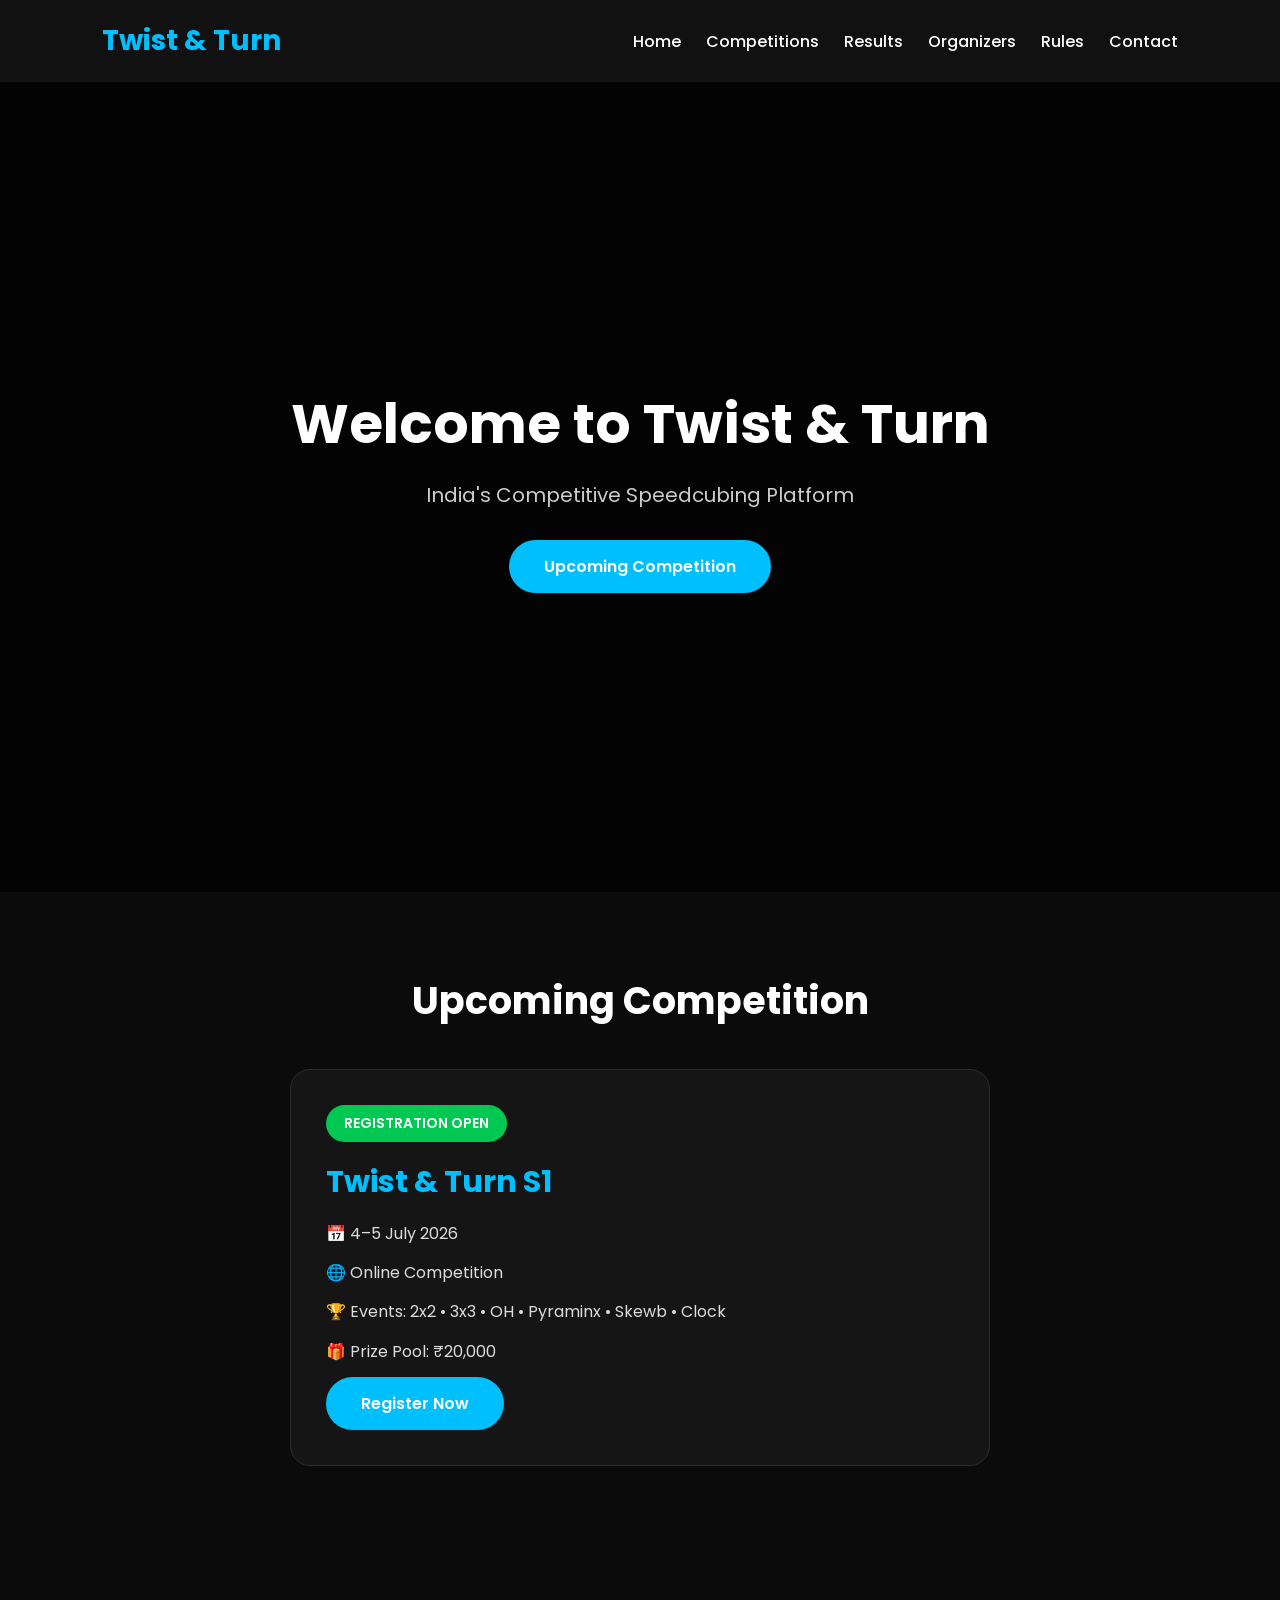
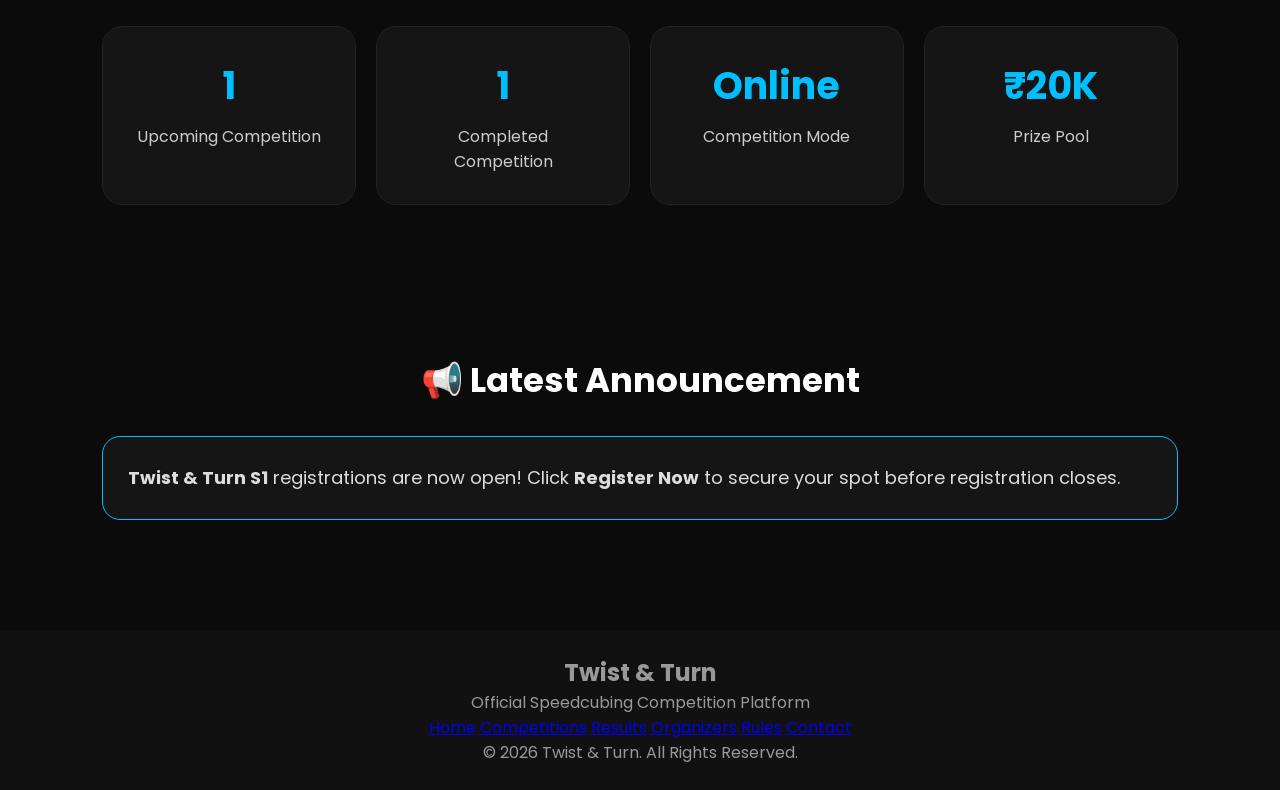
==== index.html @ a4c47245 "Update index.html" ====
<!DOCTYPE html>
<html lang="en">

<head>

<meta charset="UTF-8">

<meta name="viewport" content="width=device-width, initial-scale=1.0">

<title>Twist & Turn | Official</title>

<link rel="stylesheet" href="style.css">

<link rel="preconnect" href="https://fonts.googleapis.com">

<link rel="preconnect" href="https://fonts.gstatic.com" crossorigin>

<link href="https://fonts.googleapis.com/css2?family=Poppins:wght@300;400;500;600;700&display=swap" rel="stylesheet">

</head>

<body>

<header>

<div class="logo">
Twist & Turn
</div>

<nav>

<a href="index.html">Home</a>
<a href="competitions.html">Competitions</a>
<a href="results.html">Results</a>
<a href="organizers.html">Organizers</a>
<a href="rules.html">Rules</a>
<a href="contact.html">Contact</a>

</nav>

</header>

<section class="hero">

<h1>Welcome to Twist & Turn</h1>

<p>India's Competitive Speedcubing Platform</p>

<a href="#" class="btn">
Upcoming Competition
</a>

</section>
<section class="upcoming">

<h2>Upcoming Competition</h2>

<div class="competition-card">

<span class="status">REGISTRATION OPEN</span>

<h3>Twist & Turn S1</h3>

<p>📅 4–5 July 2026</p>

<p>🌐 Online Competition</p>

<p>🏆 Events: 2x2 • 3x3 • OH • Pyraminx • Skewb • Clock</p>

<p>🎁 Prize Pool: ₹20,000</p>

<a href="https://www.cubelelo.com/products/twist-turn-s1" class="btn">Register Now</a>

</div>

</section>
<section class="stats">

<div class="stat">
<h2>1</h2>
<p>Upcoming Competition</p>
</div>

<div class="stat">
<h2>1</h2>
<p>Completed Competition</p>
</div>

<div class="stat">
<h2>Online</h2>
<p>Competition Mode</p>
</div>

<div class="stat">
<h2>₹20K</h2>
<p>Prize Pool</p>
</div>

</section>
<section class="announcement">

<h2>📢 Latest Announcement</h2>

<div class="announcement-box">
<p><strong>Twist & Turn S1</strong> registrations are now open! Click <strong>Register Now</strong> to secure your spot before registration closes.</p>
</div>

</section>
</section>
  <footer>

<div class="footer-content">

<h2>Twist & Turn</h2>

<p>Official Speedcubing Competition Platform</p>

<div class="footer-links">
<a href="index.html">Home</a>
<a href="competitions.html">Competitions</a>
<a href="results.html">Results</a>
<a href="organizers.html">Organizers</a>
<a href="rules.html">Rules</a>
<a href="contact.html">Contact</a>
</div>

<p class="copyright">
© 2026 Twist & Turn. All Rights Reserved.
</p>

</div>

  </footer>
---- style.css ----
*{
margin:0;
padding:0;
box-sizing:border-box;
font-family:'Poppins',sans-serif;
}

body{
background:#0b0b0b;
color:white;
}

header{
display:flex;
justify-content:space-between;
align-items:center;
padding:20px 8%;
background:#111;
position:sticky;
top:0;
z-index:1000;
}

.logo{
font-size:28px;
font-weight:700;
color:#00bfff;
}

nav{
display:flex;
gap:25px;
}

nav a{
text-decoration:none;
color:white;
font-weight:500;
transition:.3s;
}

nav a:hover{
color:#00bfff;
}

.hero{
height:90vh;
display:flex;
flex-direction:column;
justify-content:center;
align-items:center;
text-align:center;
padding:20px;
background:linear-gradient(rgba(0,0,0,.7),rgba(0,0,0,.7));
}

.hero h1{
font-size:55px;
margin-bottom:15px;
}

.hero p{
font-size:20px;
color:#ccc;
margin-bottom:30px;
}

.btn{
display:inline-block;
padding:14px 35px;
background:#00bfff;
color:white;
text-decoration:none;
border-radius:40px;
font-weight:600;
transition:.3s;
}

.btn:hover{
transform:scale(1.08);
}

.cards{
padding:70px 8%;
display:grid;
grid-template-columns:repeat(auto-fit,minmax(280px,1fr));
gap:25px;
}

.card{
background:#181818;
padding:30px;
border-radius:18px;
transition:.3s;
border:1px solid #222;
}

.card:hover{
transform:translateY(-8px);
border-color:#00bfff;
}

.card h2{
margin-bottom:15px;
color:#00bfff;
}

footer{
text-align:center;
padding:25px;
background:#111;
margin-top:40px;
color:#999;
}

@media(max-width:768px){

header{
flex-direction:column;
gap:15px;
}

nav{
flex-wrap:wrap;
justify-content:center;
gap:15px;
}

.hero h1{
font-size:36px;
}

.hero p{
font-size:17px;
}

}
.upcoming{
padding:80px 8%;
}

.upcoming h2{
text-align:center;
font-size:38px;
margin-bottom:40px;
}

.competition-card{
max-width:700px;
margin:auto;
background:#151515;
padding:35px;
border-radius:20px;
border:1px solid #2b2b2b;
transition:.3s;
}

.competition-card:hover{
transform:translateY(-8px);
border-color:#00bfff;
}

.status{
display:inline-block;
background:#00c853;
padding:8px 18px;
border-radius:30px;
font-size:14px;
font-weight:600;
margin-bottom:18px;
}

.competition-card h3{
font-size:30px;
margin-bottom:15px;
color:#00bfff;
}

.competition-card p{
margin:12px 0;
color:#ddd;
line-height:1.7;
}
.stats{
padding:80px 8%;
display:grid;
grid-template-columns:repeat(auto-fit,minmax(160px,1fr));
gap:20px;
}

.stat{
background:#151515;
padding:30px;
border-radius:20px;
text-align:center;
border:1px solid #222;
transition:.3s;
}

.stat:hover{
transform:translateY(-6px);
border-color:#00bfff;
}

.stat h2{
color:#00bfff;
font-size:38px;
margin-bottom:10px;
}

.stat p{
color:#ccc;
}
.announcement{
padding:70px 8%;
}

.announcement h2{
text-align:center;
font-size:34px;
margin-bottom:30px;
}

.announcement-box{
background:#151515;
border:1px solid #00bfff;
border-radius:18px;
padding:25px;
font-size:18px;
line-height:1.8;
color:#ddd;
}
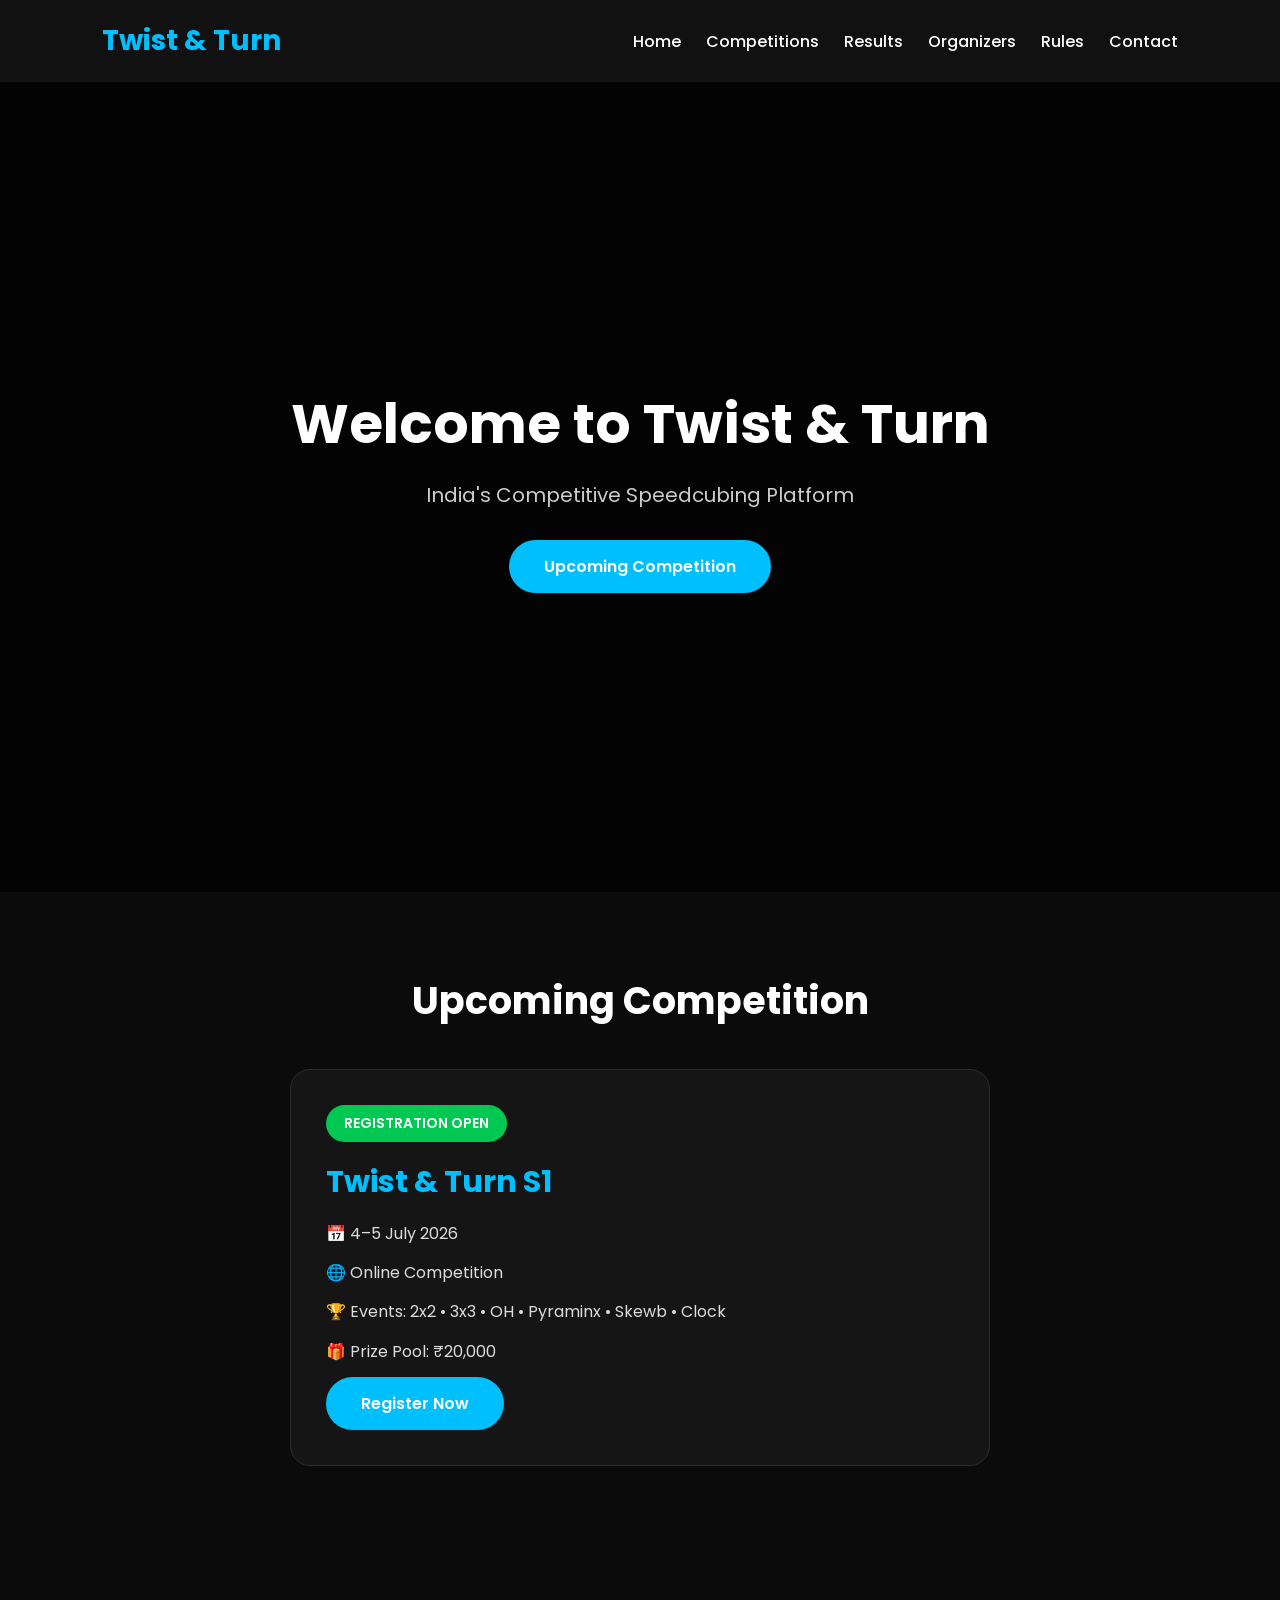
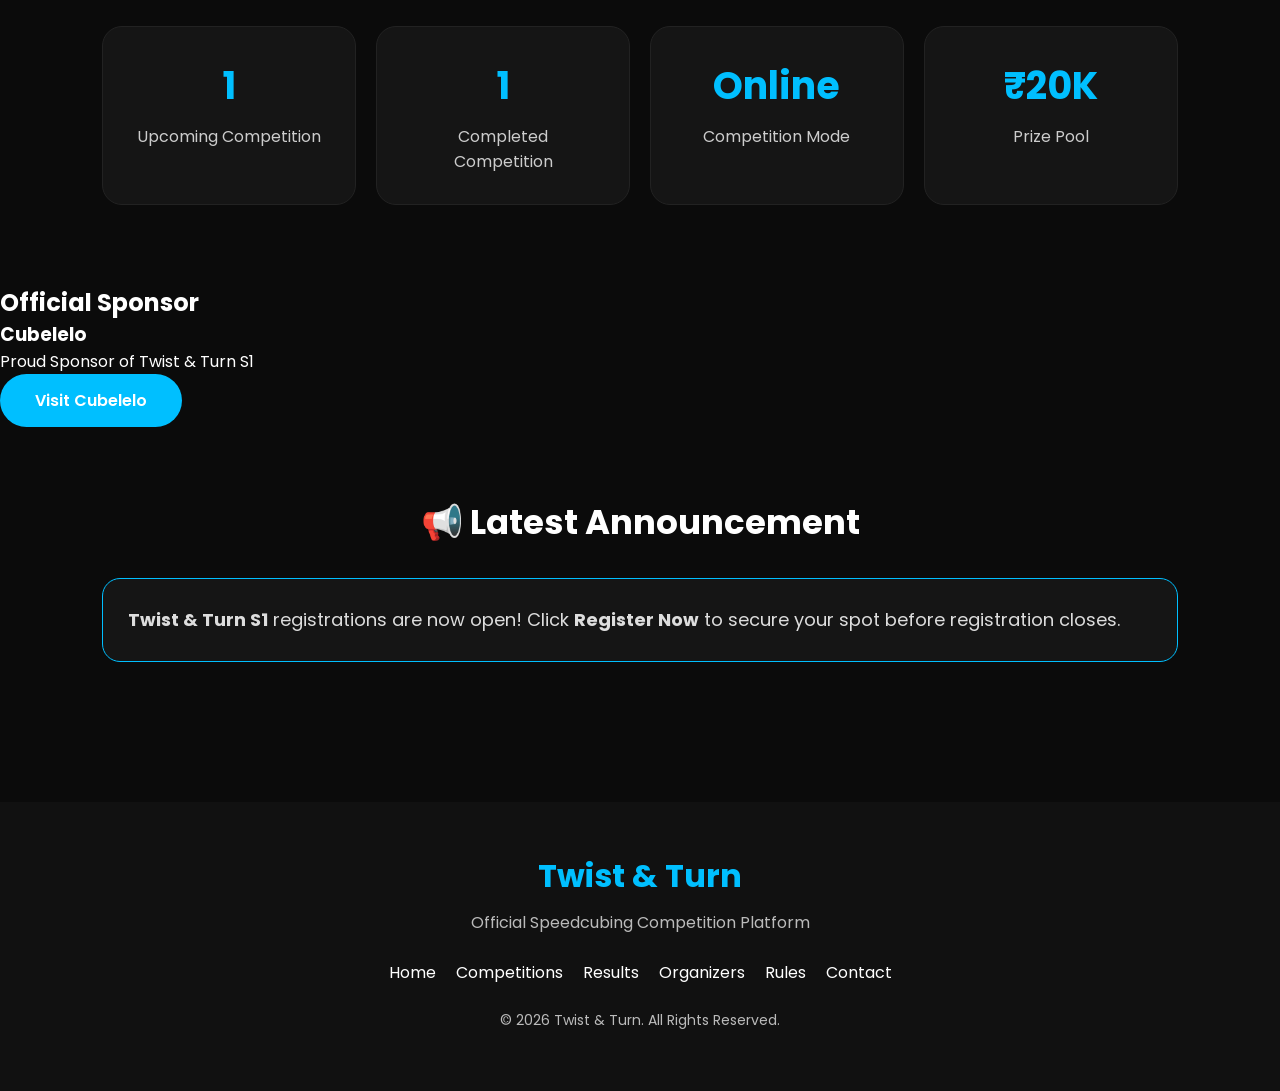
==== commit 99628cf0: "Update index.html" ====
--- a/index.html
+++ b/index.html
@@ -97,6 +97,23 @@
 </div>
 
 </section>
+  <section class="sponsors">
+
+<h2>Official Sponsor</h2>
+
+<div class="sponsor-card">
+
+<h3>Cubelelo</h3>
+
+<p>Proud Sponsor of Twist & Turn S1</p>
+
+<a href="https://www.cubelelo.com" target="_blank" class="btn">
+Visit Cubelelo
+</a>
+
+</div>
+
+  </section>
 <section class="announcement">
 
 <h2>📢 Latest Announcement</h2>
--- a/style.css
+++ b/style.css
@@ -230,3 +230,47 @@
 line-height:1.8;
 color:#ddd;
 }
+footer{
+background:#111;
+padding:50px 8%;
+margin-top:70px;
+}
+
+.footer-content{
+text-align:center;
+}
+
+.footer-content h2{
+color:#00bfff;
+font-size:32px;
+margin-bottom:10px;
+}
+
+.footer-content p{
+color:#bbb;
+margin:10px 0;
+}
+
+.footer-links{
+margin:25px 0;
+display:flex;
+justify-content:center;
+flex-wrap:wrap;
+gap:20px;
+}
+
+.footer-links a{
+color:white;
+text-decoration:none;
+transition:.3s;
+}
+
+.footer-links a:hover{
+color:#00bfff;
+}
+
+.copyright{
+margin-top:20px;
+font-size:14px;
+color:#777;
+}
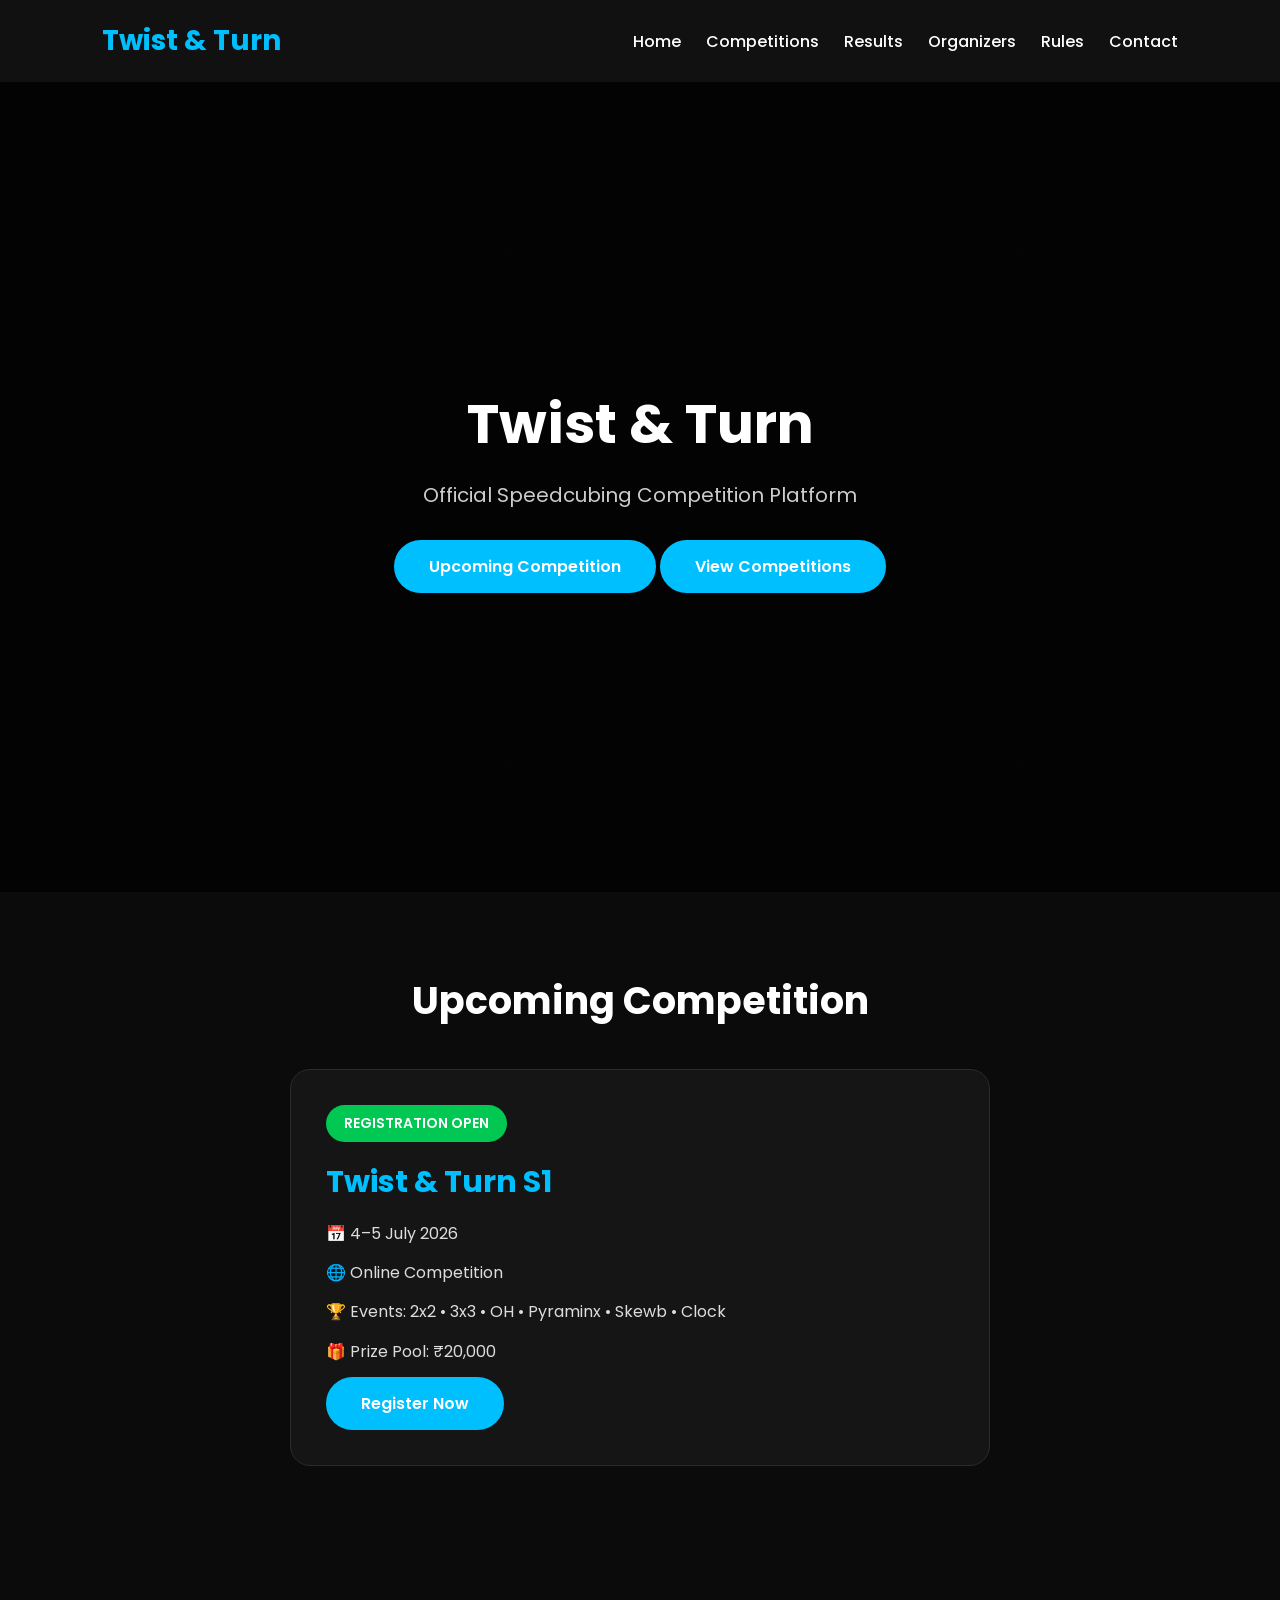
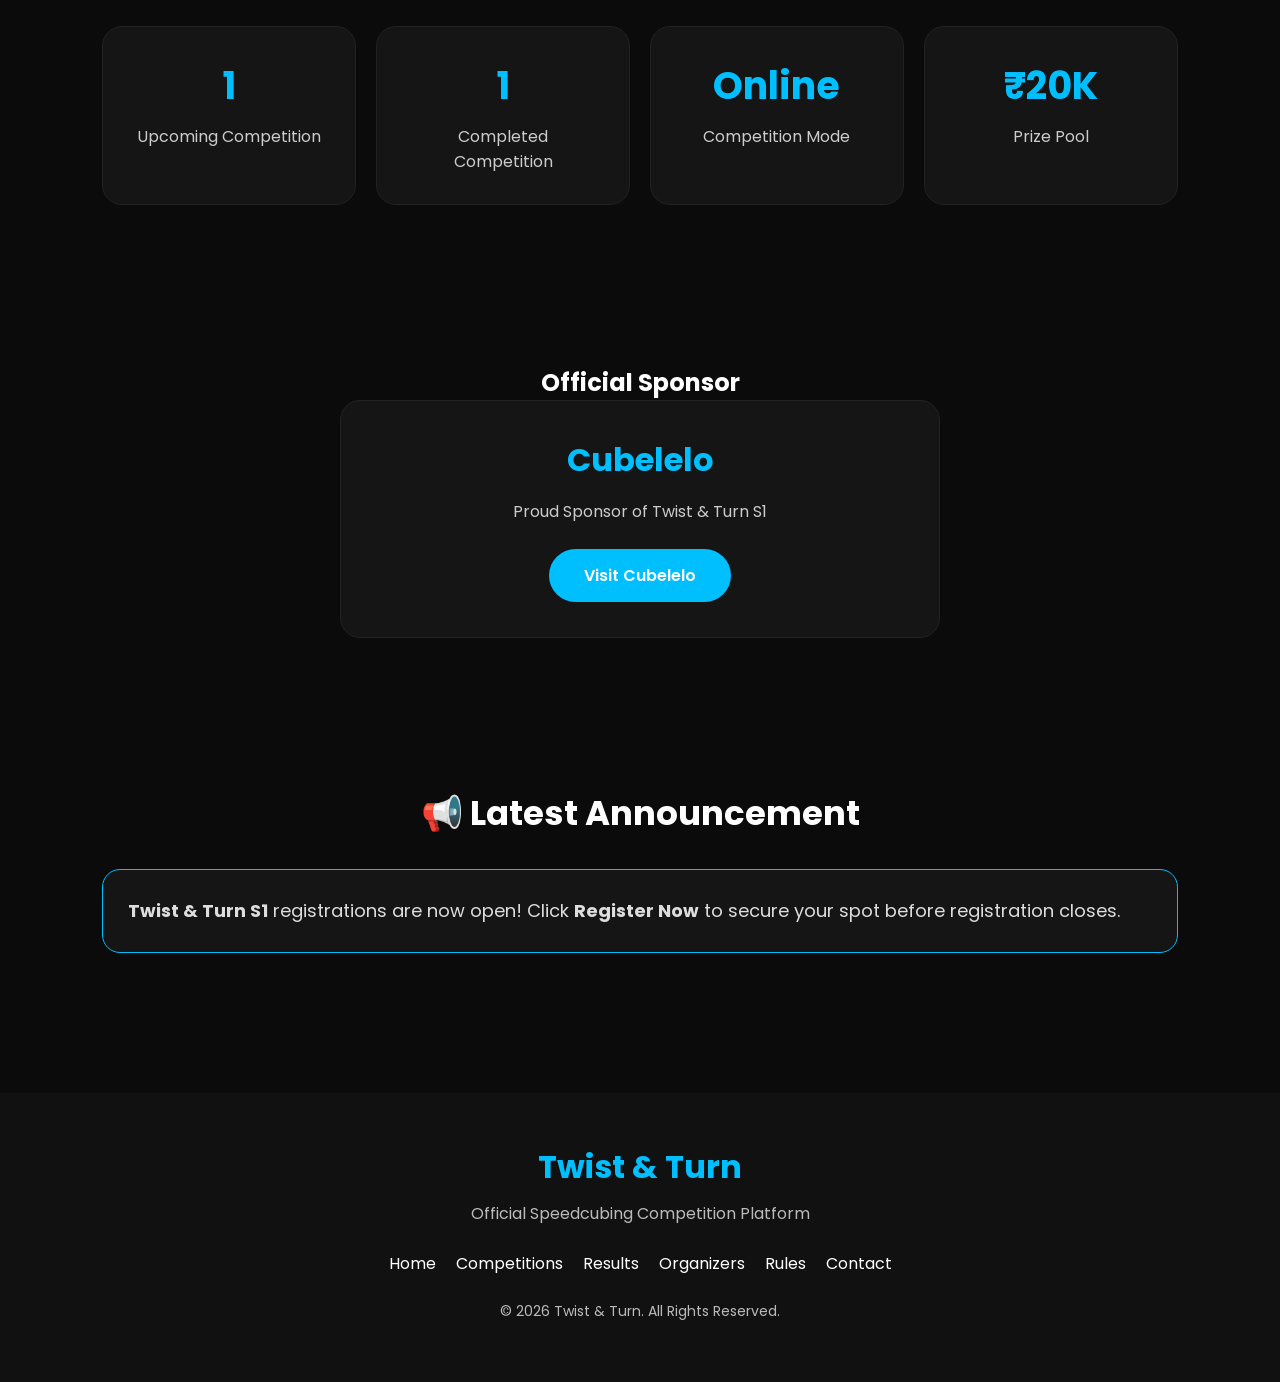
==== commit 8cf68165: "Update index.html" ====
--- a/index.html
+++ b/index.html
@@ -42,13 +42,18 @@
 
 <section class="hero">
 
-<h1>Welcome to Twist & Turn</h1>
+<div class="hero-content">
 
-<p>India's Competitive Speedcubing Platform</p>
+<h1>Twist & Turn</h1>
 
-<a href="#" class="btn">
-Upcoming Competition
-</a>
+<p>Official Speedcubing Competition Platform</p>
+
+<div class="hero-buttons">
+<a href="#upcoming" class="btn">Upcoming Competition</a>
+<a href="competitions.html" class="btn btn-outline">View Competitions</a>
+</div>
+
+</div>
 
 </section>
 <section class="upcoming">
--- a/style.css
+++ b/style.css
@@ -274,3 +274,33 @@
 font-size:14px;
 color:#777;
 }
+.sponsors{
+padding:80px 8%;
+text-align:center;
+}
+
+.sponsor-card{
+max-width:600px;
+margin:auto;
+background:#151515;
+padding:35px;
+border-radius:20px;
+border:1px solid #222;
+transition:.3s;
+}
+
+.sponsor-card:hover{
+border-color:#00bfff;
+transform:translateY(-6px);
+}
+
+.sponsor-card h3{
+font-size:32px;
+color:#00bfff;
+margin-bottom:15px;
+}
+
+.sponsor-card p{
+color:#ccc;
+margin-bottom:25px;
+}
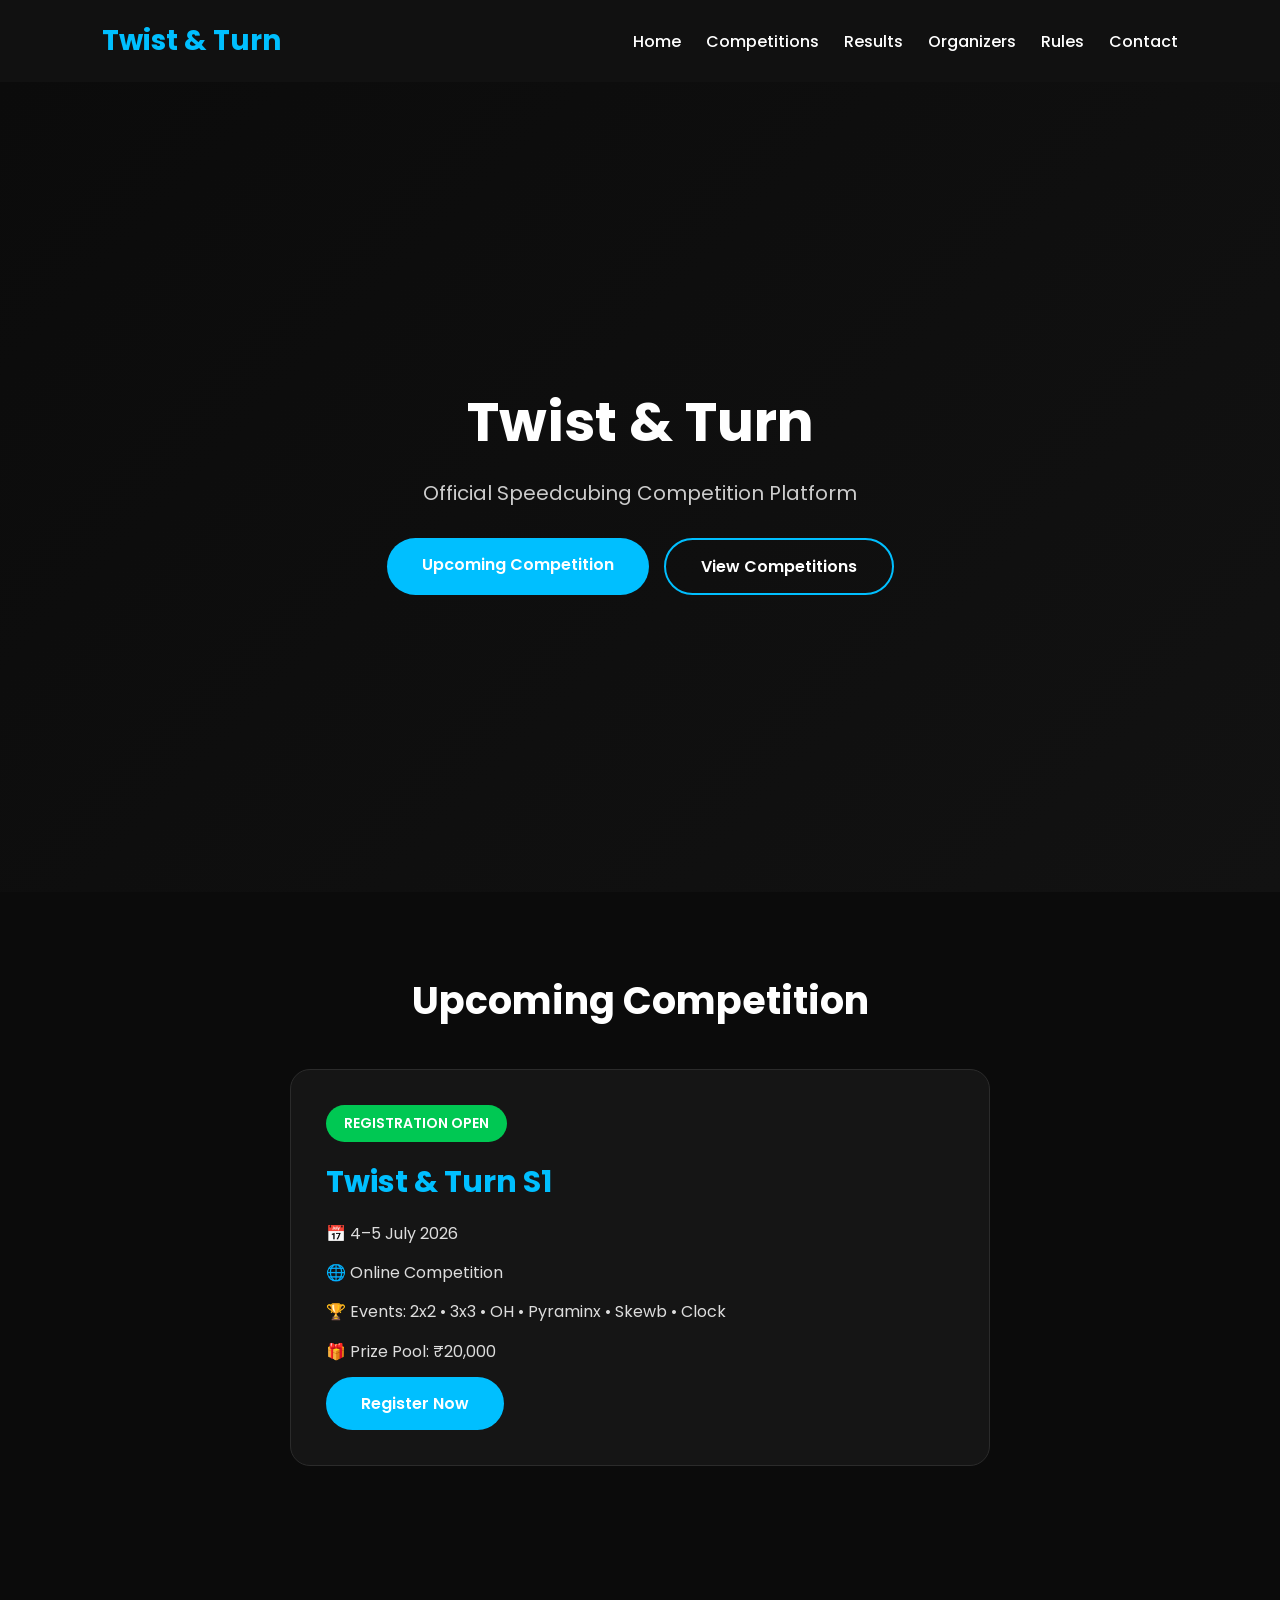
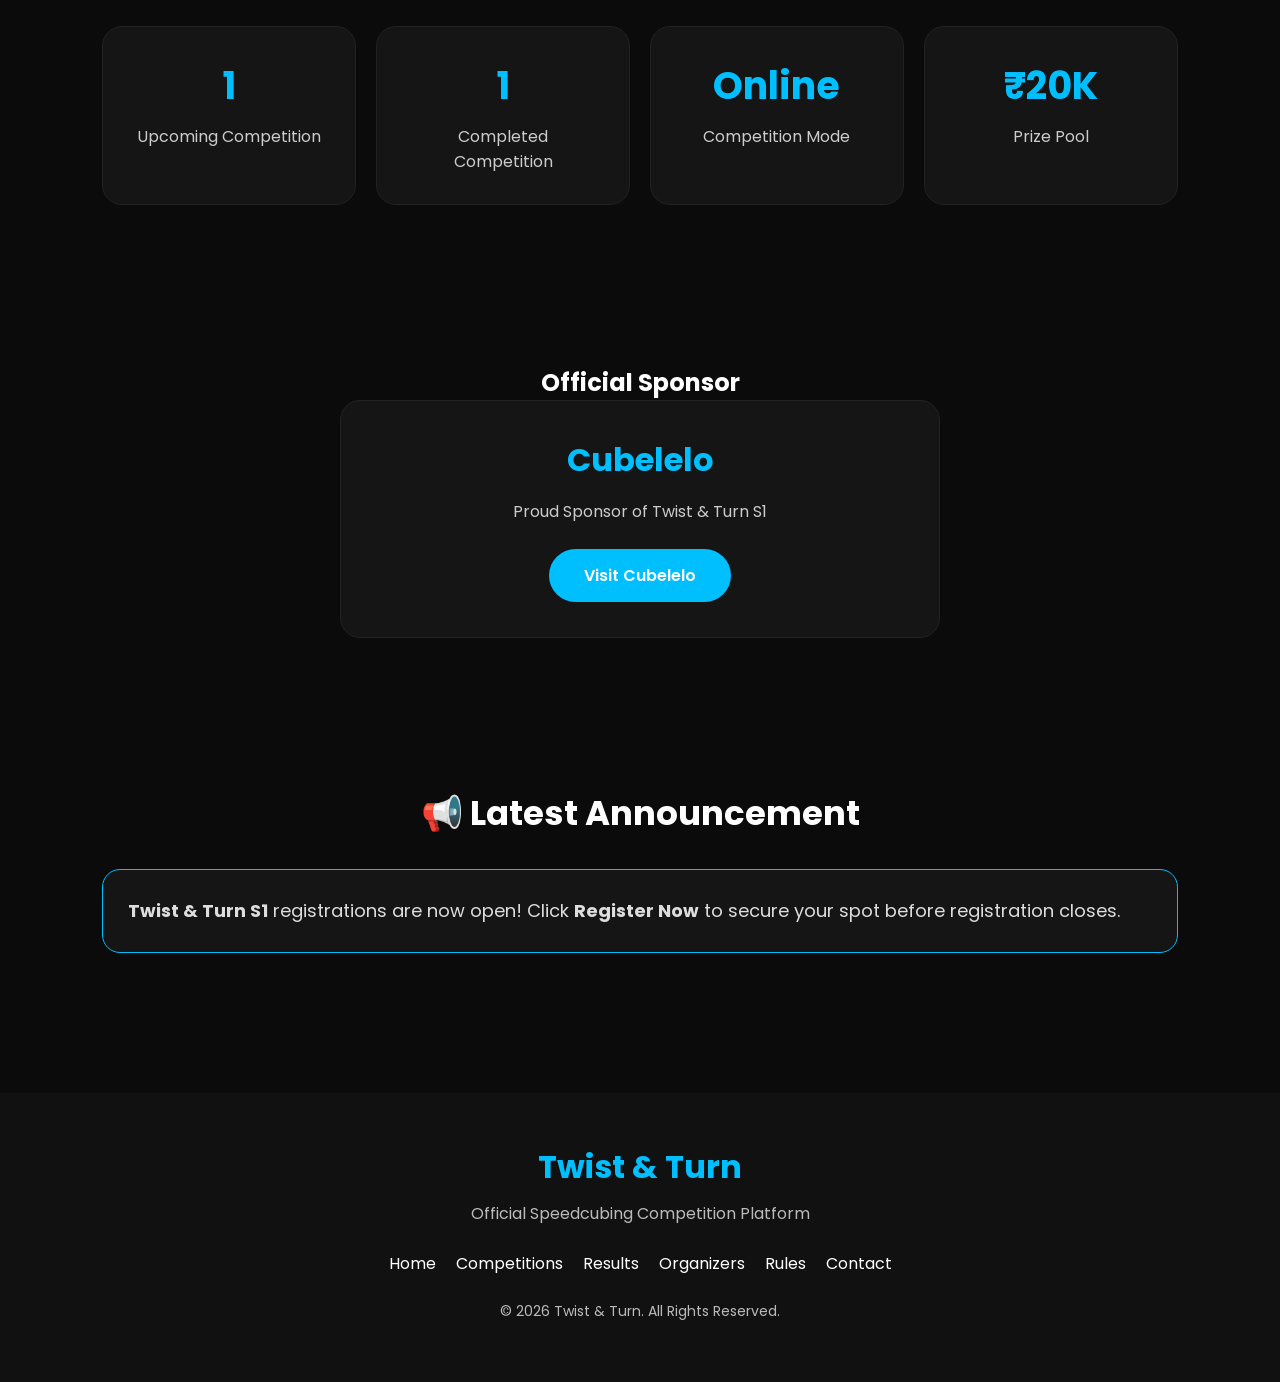
==== commit 8679ee71: "Update index.html" ====
--- a/index.html
+++ b/index.html
@@ -56,7 +56,7 @@
 </div>
 
 </section>
-<section class="upcoming">
+<section class="upcoming" id="upcoming">
 
 <h2>Upcoming Competition</h2>
 
--- a/style.css
+++ b/style.css
@@ -304,3 +304,33 @@
 color:#ccc;
 margin-bottom:25px;
 }
+.hero{
+height:90vh;
+display:flex;
+justify-content:center;
+align-items:center;
+text-align:center;
+padding:20px;
+background:linear-gradient(135deg,#0b0b0b,#121212);
+}
+
+.hero-content{
+max-width:700px;
+}
+
+.hero-buttons{
+margin-top:30px;
+display:flex;
+justify-content:center;
+gap:15px;
+flex-wrap:wrap;
+}
+
+.btn-outline{
+background:transparent;
+border:2px solid #00bfff;
+}
+
+.btn-outline:hover{
+background:#00bfff;
+}
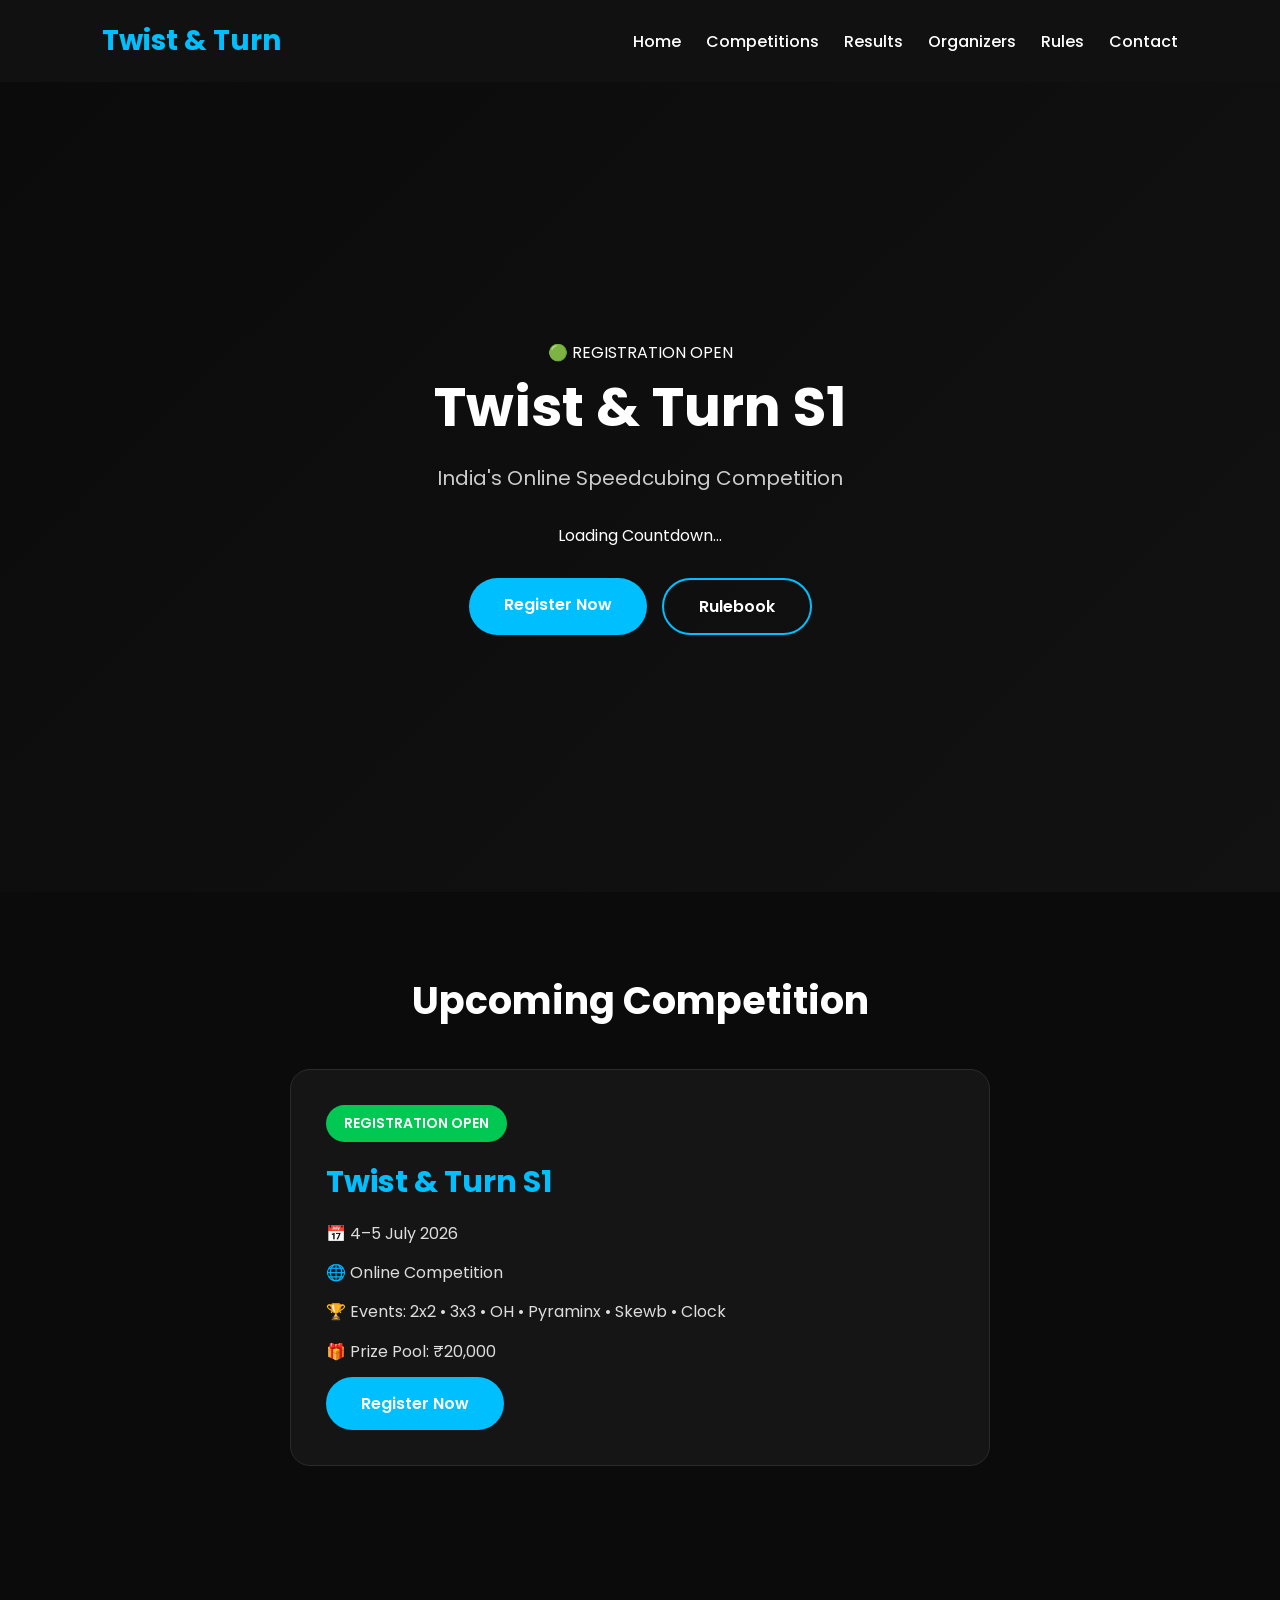
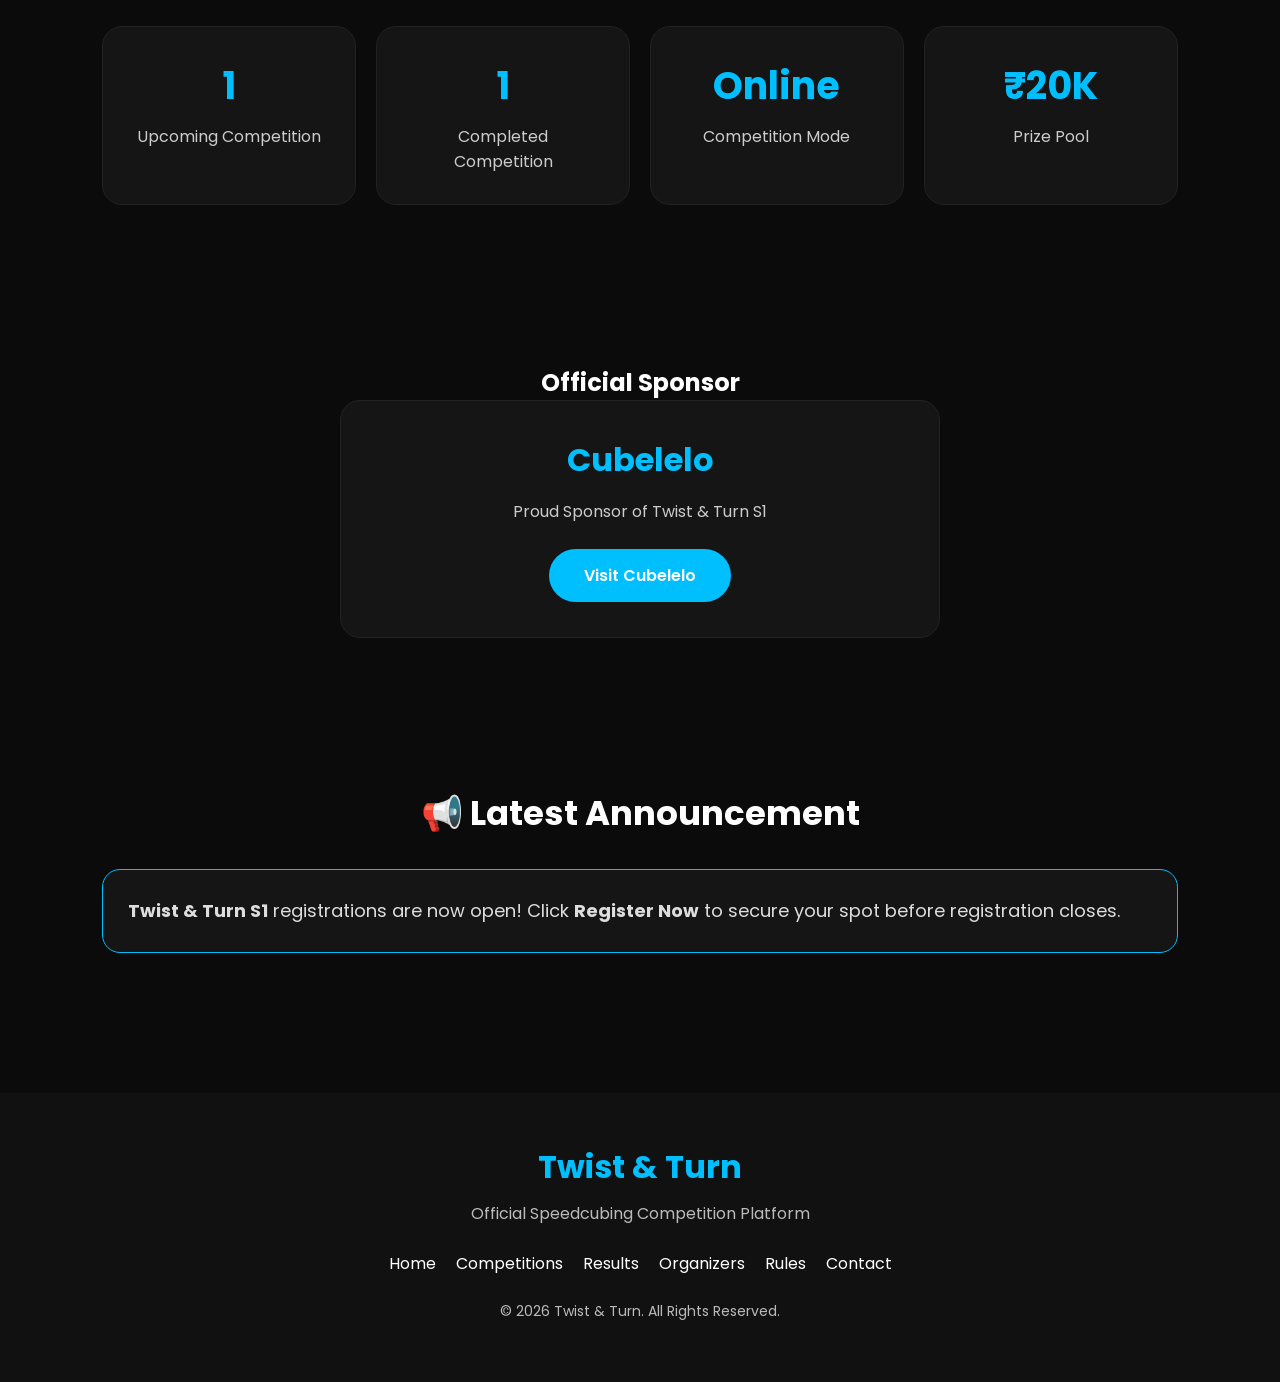
==== commit 1252c0f6: "Update index.html" ====
--- a/index.html
+++ b/index.html
@@ -42,18 +42,35 @@
 
 <section class="hero">
 
+<div class="overlay"></div>
+
 <div class="hero-content">
 
-<h1>Twist & Turn</h1>
+<span class="badge">🟢 REGISTRATION OPEN</span>
 
-<p>Official Speedcubing Competition Platform</p>
+<h1>Twist & Turn S1</h1>
+
+<p>India's Online Speedcubing Competition</p>
+
+<div id="countdown">
+Loading Countdown...
+</div>
 
 <div class="hero-buttons">
-<a href="#upcoming" class="btn">Upcoming Competition</a>
-<a href="competitions.html" class="btn btn-outline">View Competitions</a>
+
+<a href="YAHAN_APNA_REGISTER_LINK" target="_blank" class="btn">
+Register Now
+</a>
+
+<a href="rules.html" class="btn btn-outline">
+Rulebook
+</a>
+
 </div>
 
 </div>
+
+</section>
 
 </section>
 <section class="upcoming" id="upcoming">
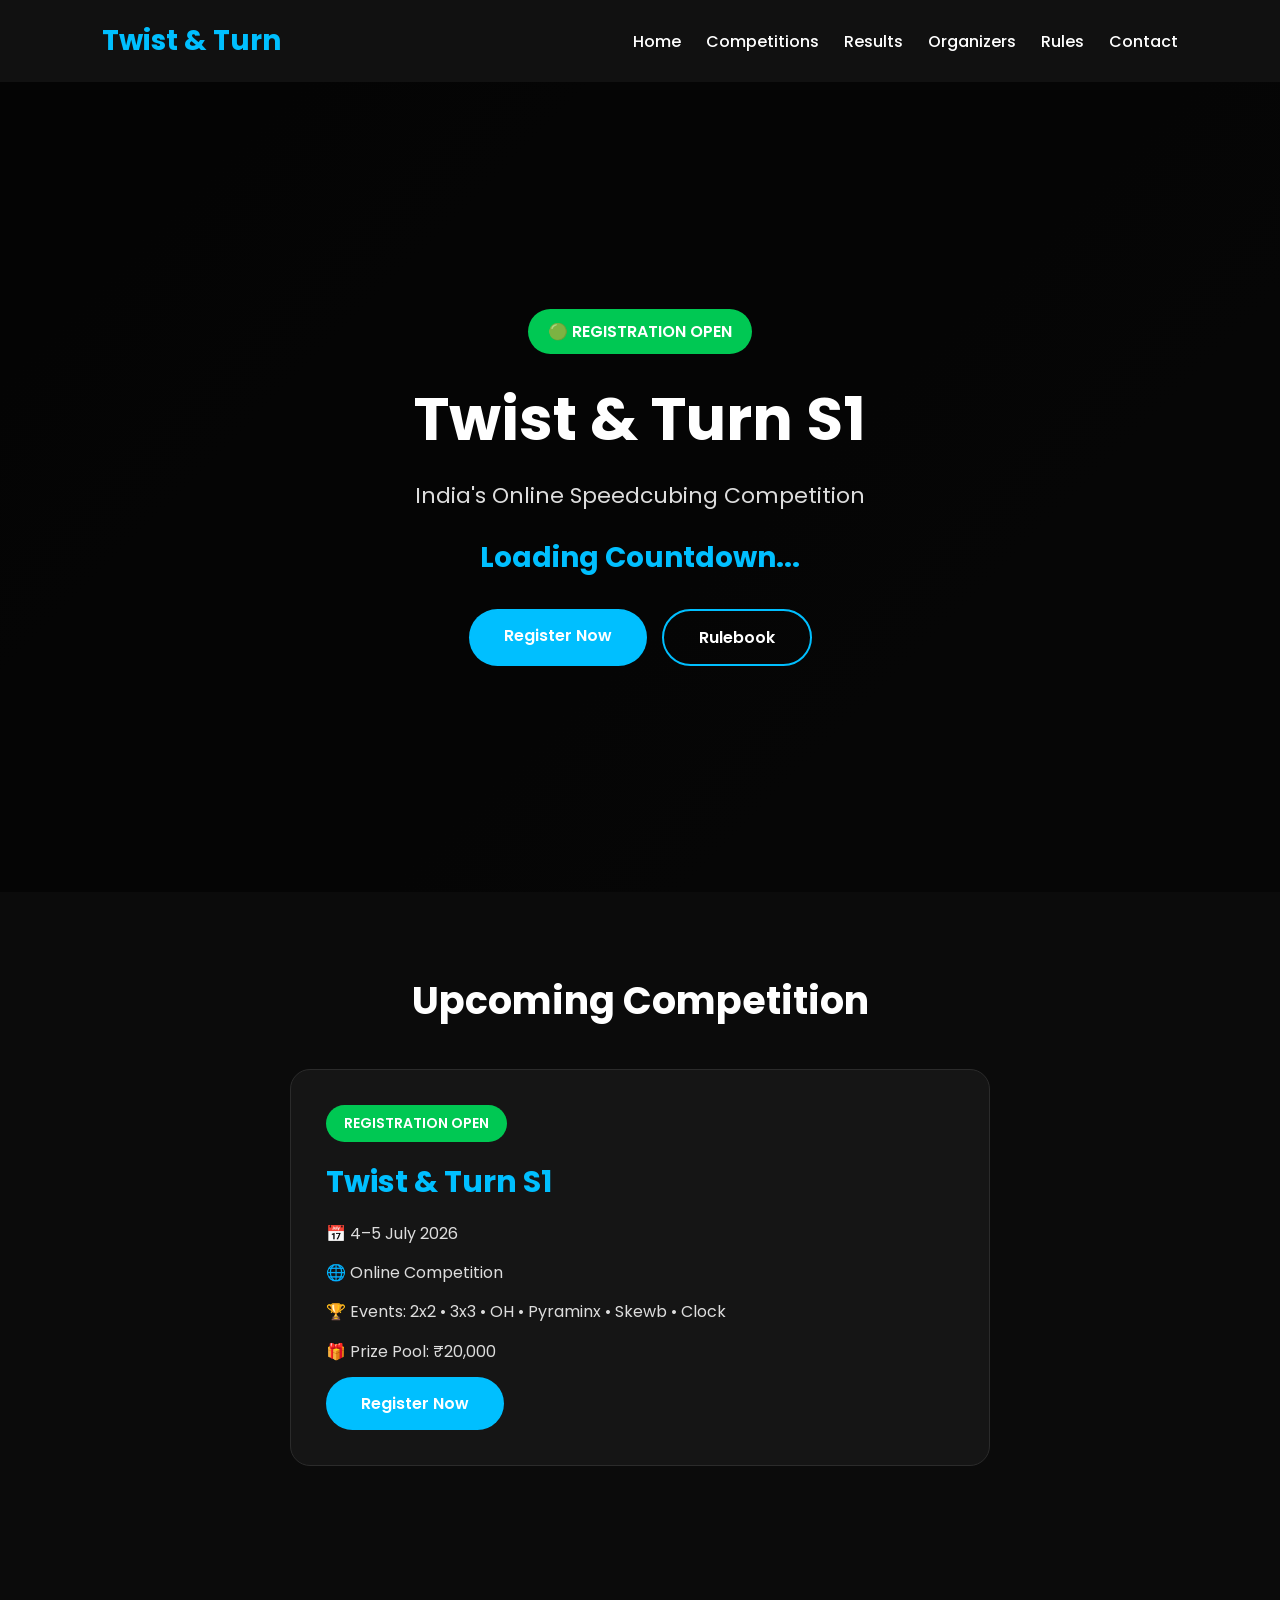
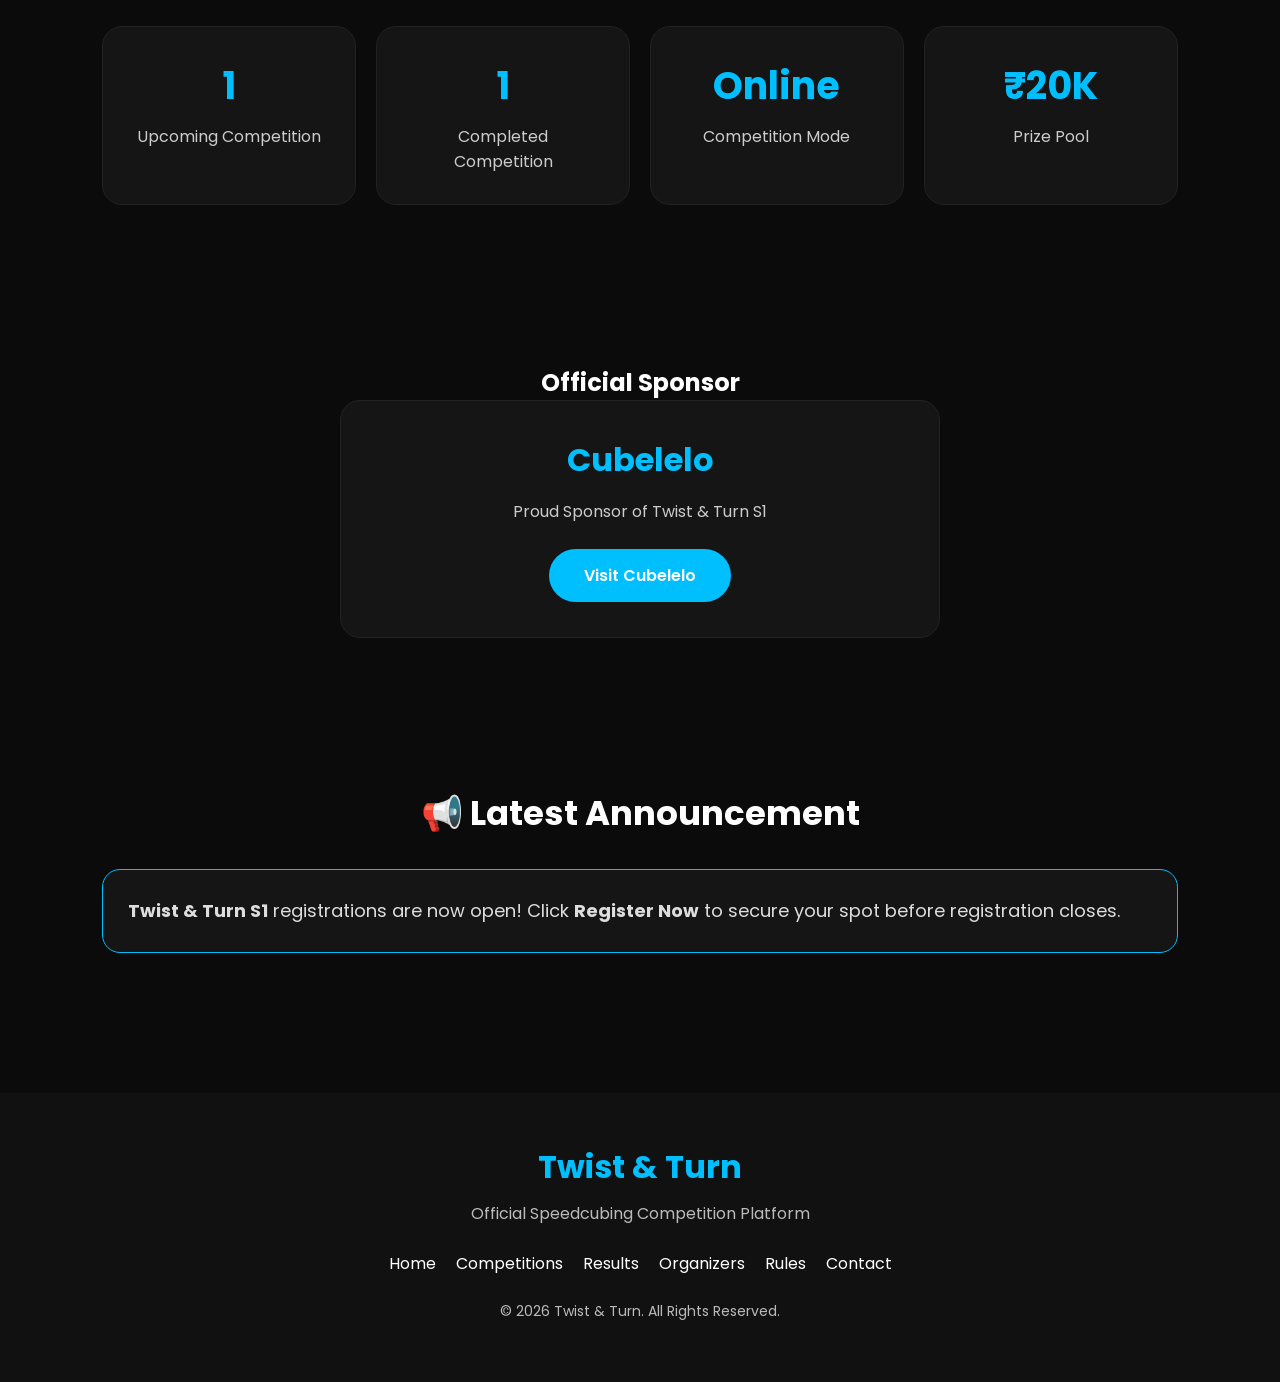
==== commit f188d4fc: "Update index.html" ====
--- a/index.html
+++ b/index.html
@@ -58,7 +58,7 @@
 
 <div class="hero-buttons">
 
-<a href="YAHAN_APNA_REGISTER_LINK" target="_blank" class="btn">
+<a href="https://www.cubelelo.com/products/twist-turn-s1" target="_blank" class="btn">
 Register Now
 </a>
 
--- a/style.css
+++ b/style.css
@@ -44,27 +44,90 @@
 }
 
 .hero{
-height:90vh;
-display:flex;
-flex-direction:column;
+position:relative;
+height:100vh;
+display:flex;
 justify-content:center;
 align-items:center;
 text-align:center;
 padding:20px;
-background:linear-gradient(rgba(0,0,0,.7),rgba(0,0,0,.7));
+background:url("images/hero/s1-poster.jpg") center/cover no-repeat;
+overflow:hidden;
+}
+
+.overlay{
+position:absolute;
+top:0;
+left:0;
+width:100%;
+height:100%;
+background:rgba(0,0,0,.65);
+}
+
+.hero-content{
+position:relative;
+z-index:2;
+max-width:700px;
+}
+
+.badge{
+display:inline-block;
+background:#00c853;
+padding:10px 20px;
+border-radius:30px;
+font-weight:600;
+margin-bottom:20px;
 }
 
 .hero h1{
-font-size:55px;
+font-size:60px;
 margin-bottom:15px;
 }
 
 .hero p{
-font-size:20px;
-color:#ccc;
+font-size:22px;
+color:#ddd;
+margin-bottom:25px;
+}
+
+#countdown{
+font-size:28px;
+font-weight:700;
 margin-bottom:30px;
-}
-
+color:#00bfff;
+}
+
+.hero-buttons{
+display:flex;
+justify-content:center;
+gap:15px;
+flex-wrap:wrap;
+}
+
+.btn-outline{
+background:transparent;
+border:2px solid #00bfff;
+}
+
+.btn-outline:hover{
+background:#00bfff;
+}
+
+@media(max-width:768px){
+
+.hero h1{
+font-size:38px;
+}
+
+.hero p{
+font-size:18px;
+}
+
+#countdown{
+font-size:22px;
+}
+
+}
 .btn{
 display:inline-block;
 padding:14px 35px;
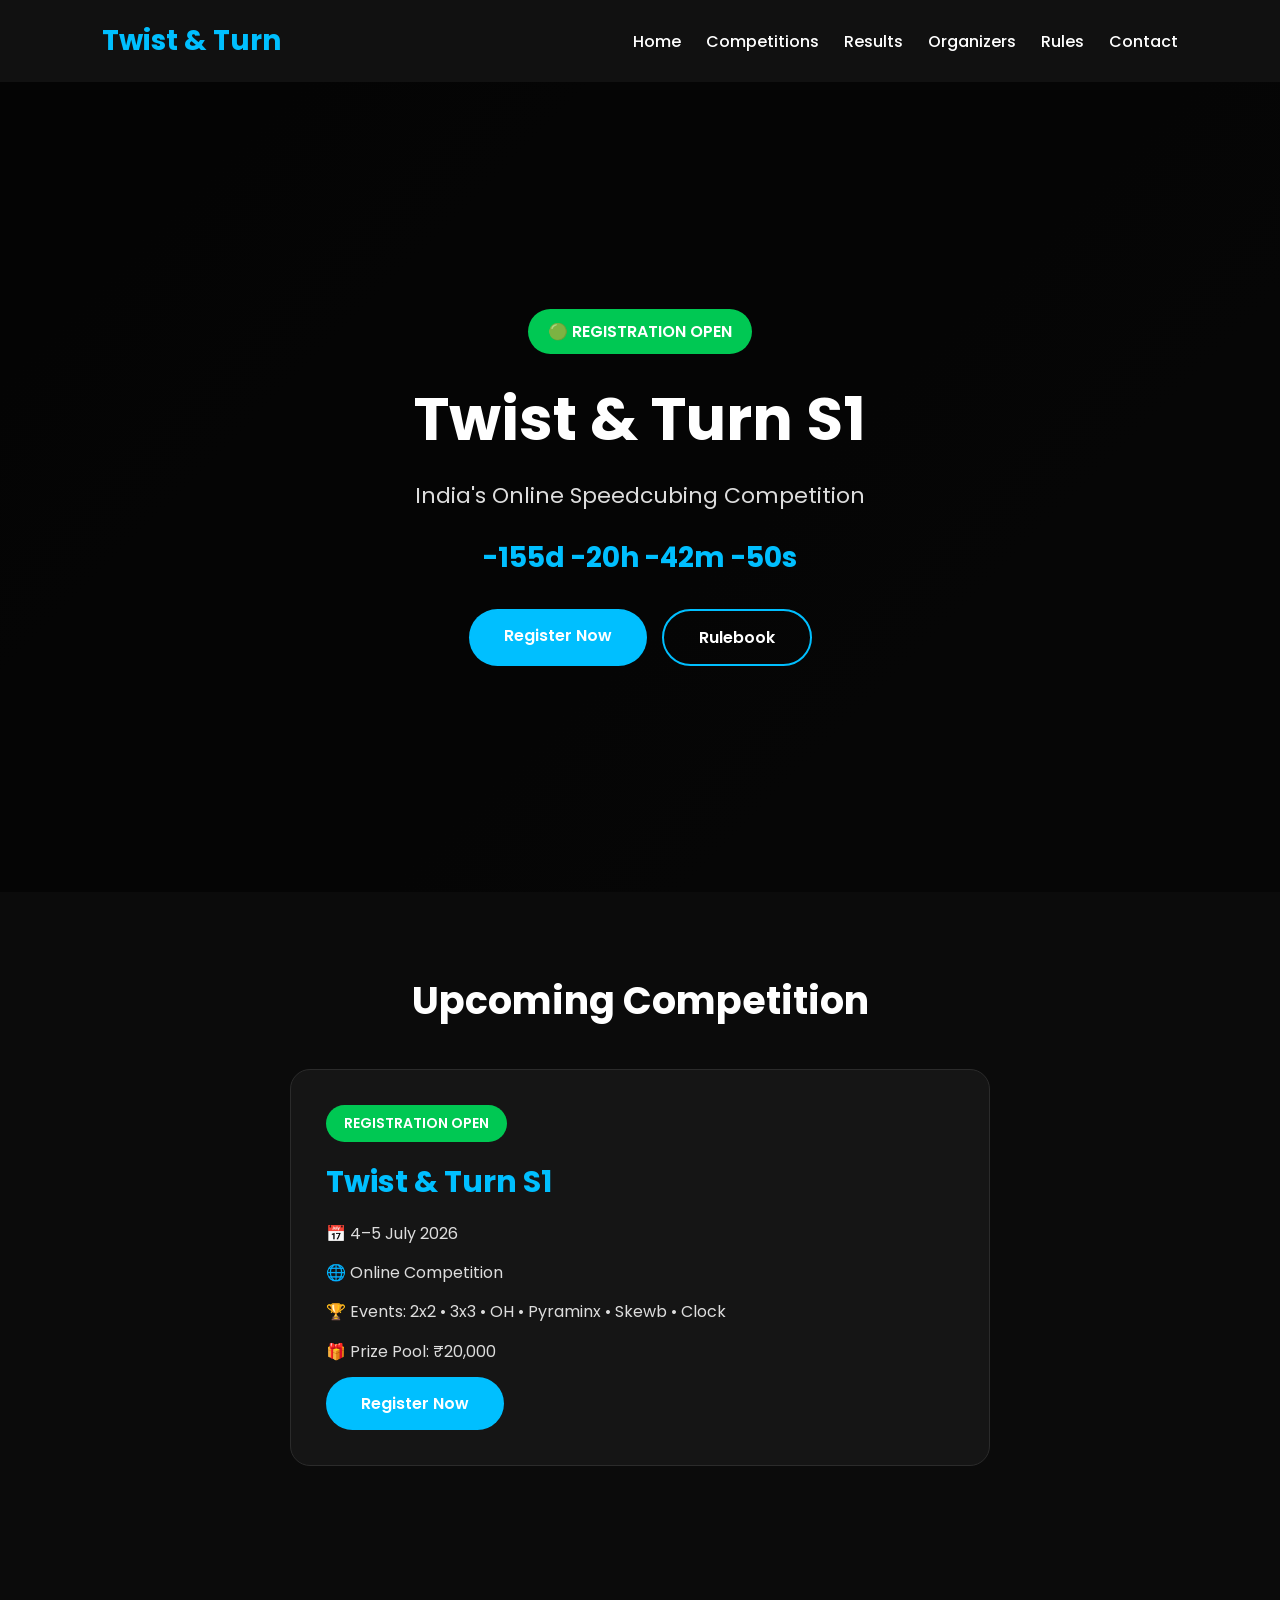
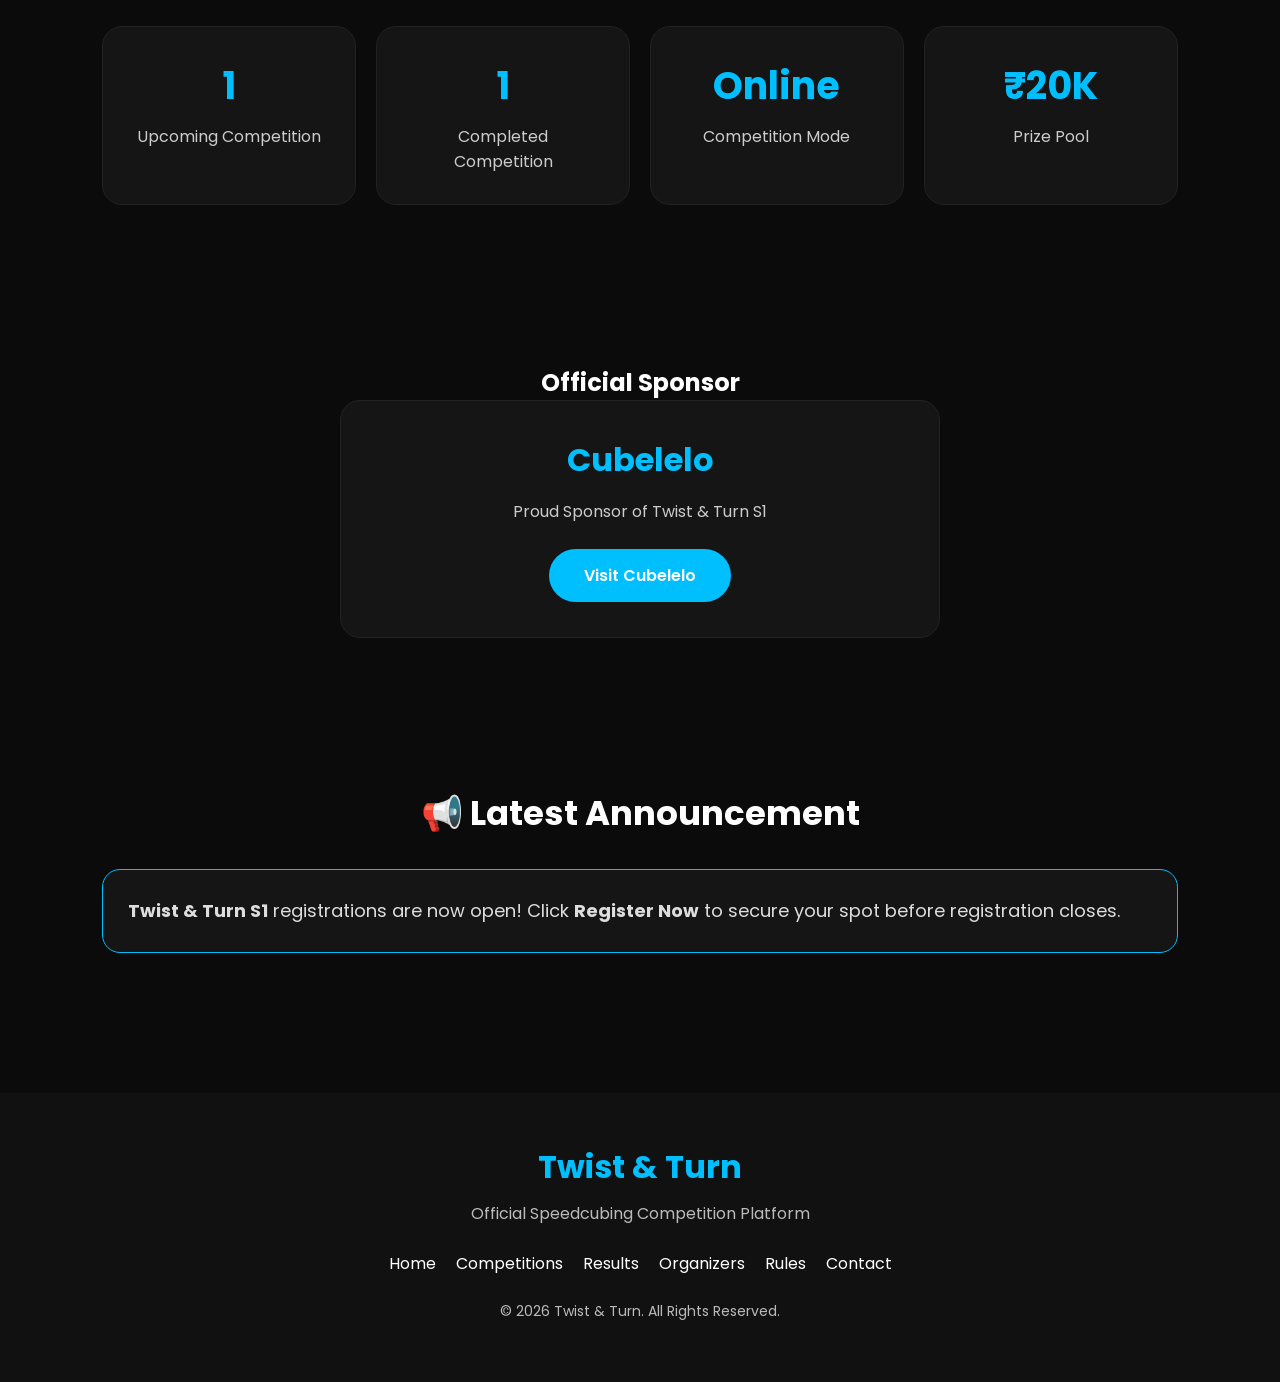
==== commit 69309136: "Update index.html" ====
--- a/index.html
+++ b/index.html
@@ -170,3 +170,4 @@
 </div>
 
   </footer>
+  <script src="script.js"></script>
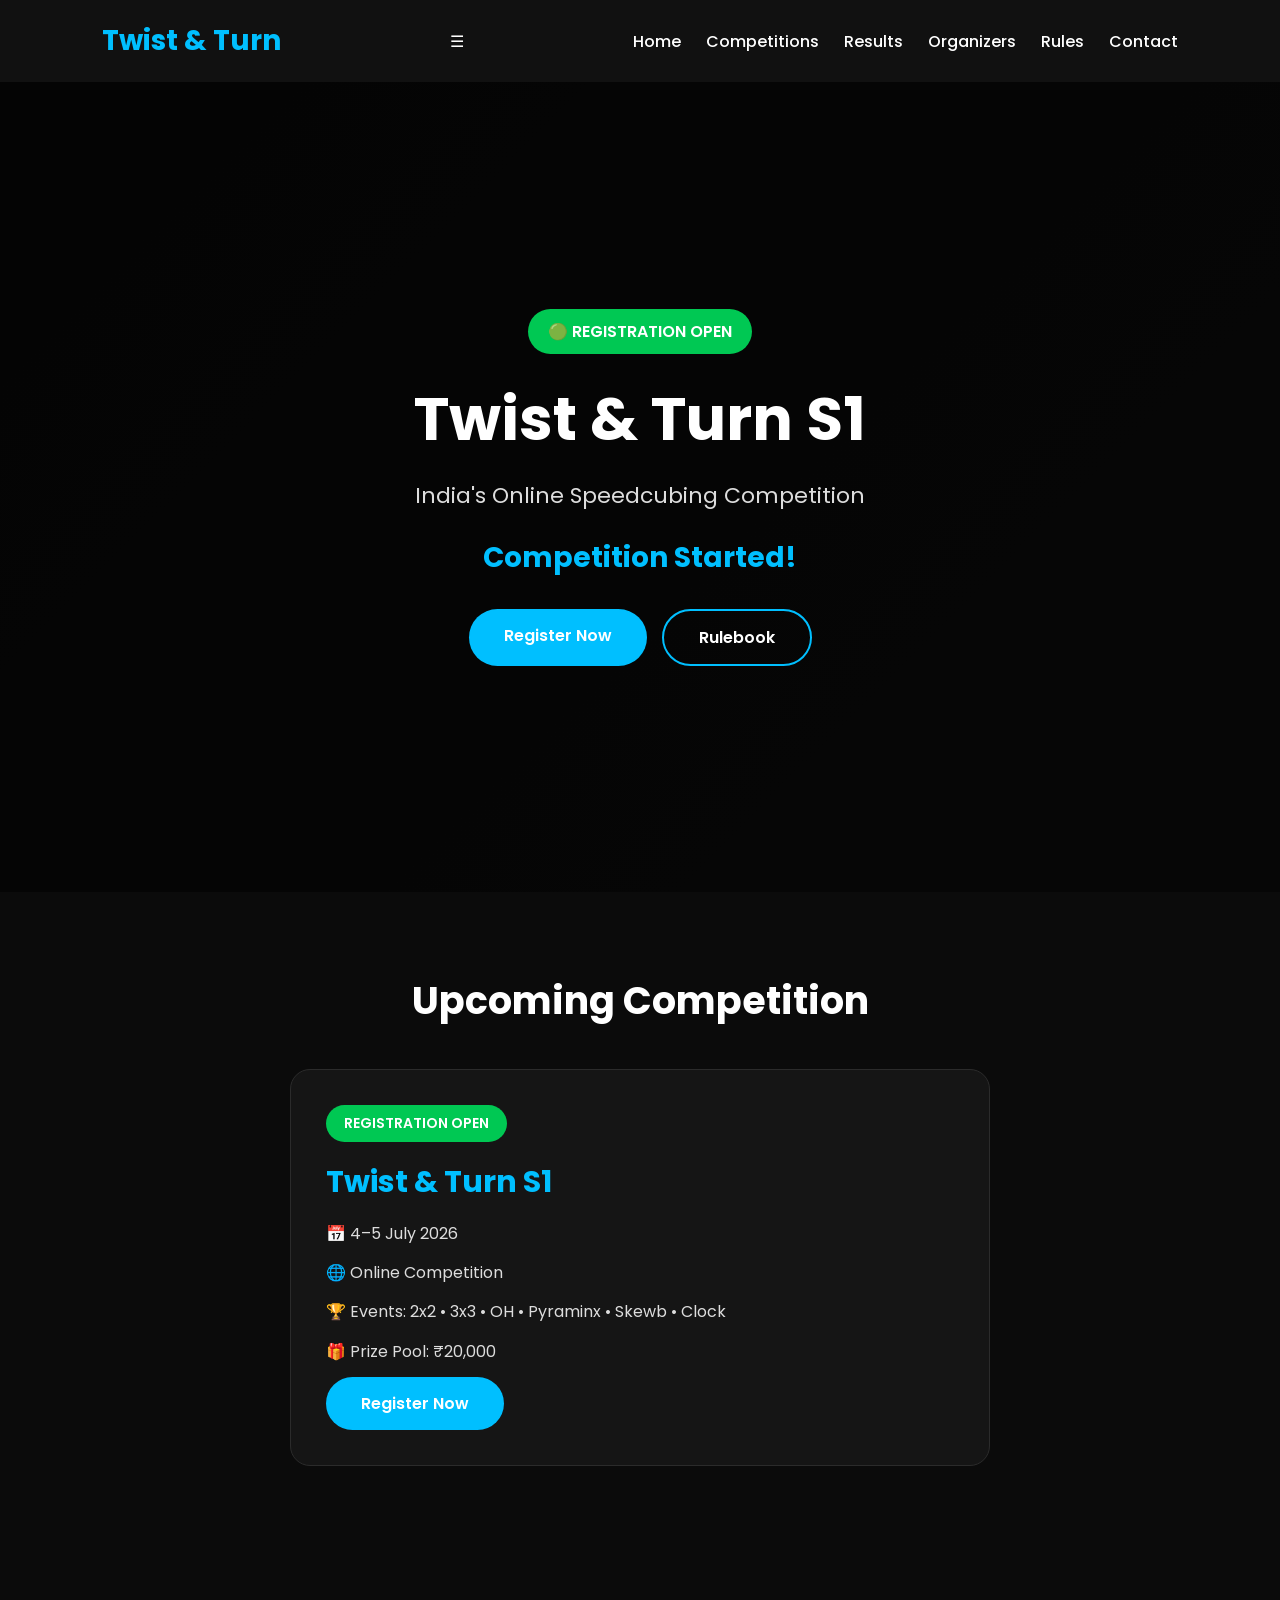
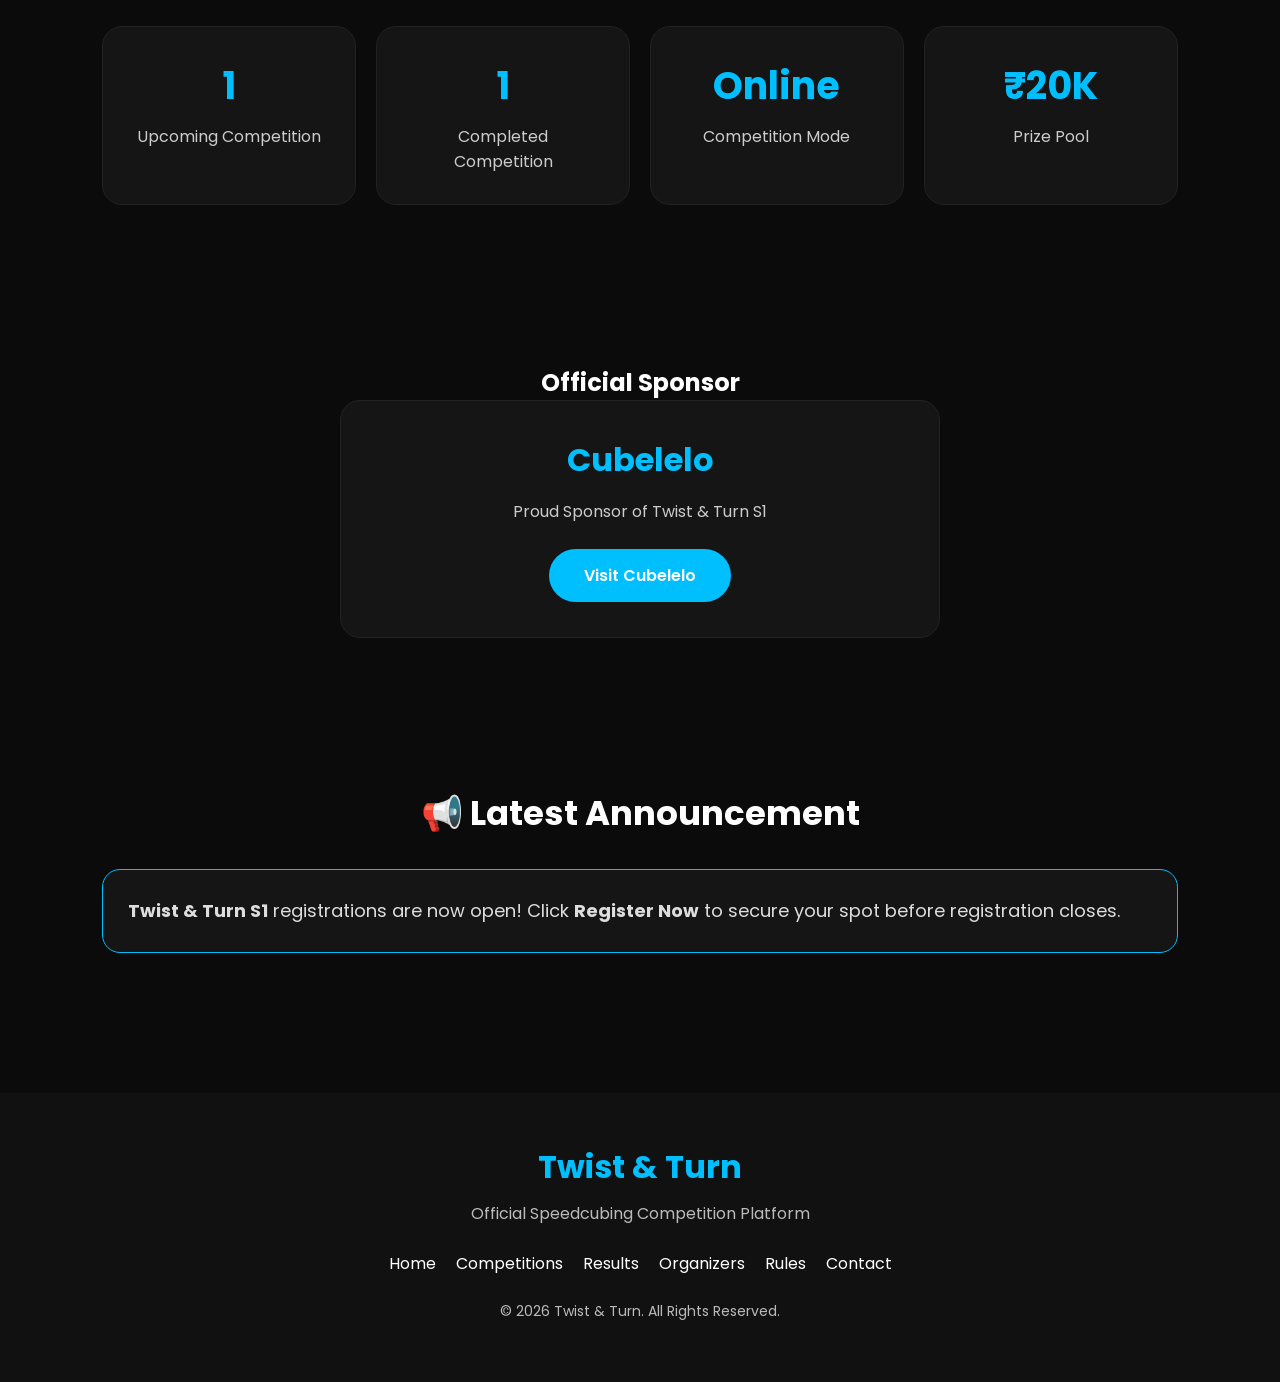
==== commit ae46f029: "Update index.html" ====
--- a/index.html
+++ b/index.html
@@ -23,11 +23,13 @@
 
 <header>
 
-<div class="logo">
-Twist & Turn
+<div class="logo">Twist & Turn</div>
+
+<div class="menu-btn" onclick="toggleMenu()">
+☰
 </div>
 
-<nav>
+<nav id="navMenu">
 
 <a href="index.html">Home</a>
 <a href="competitions.html">Competitions</a>
